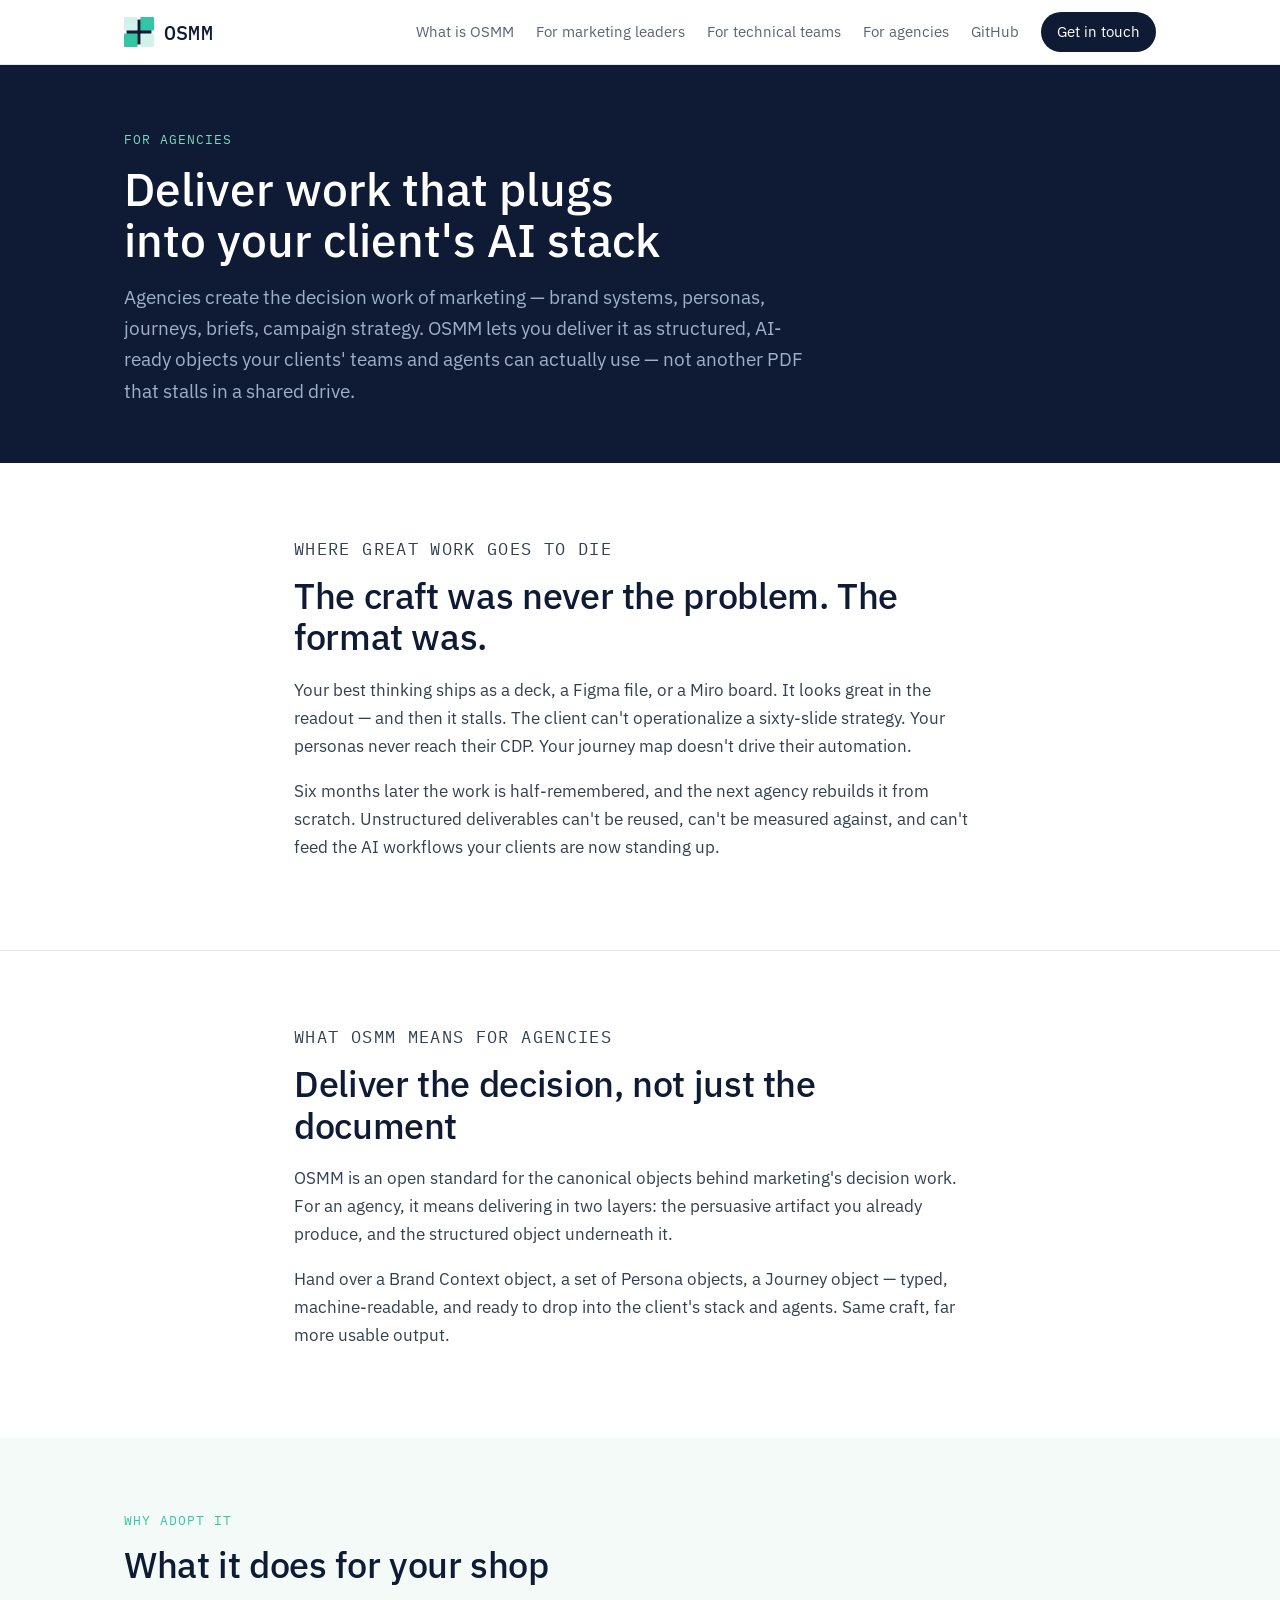
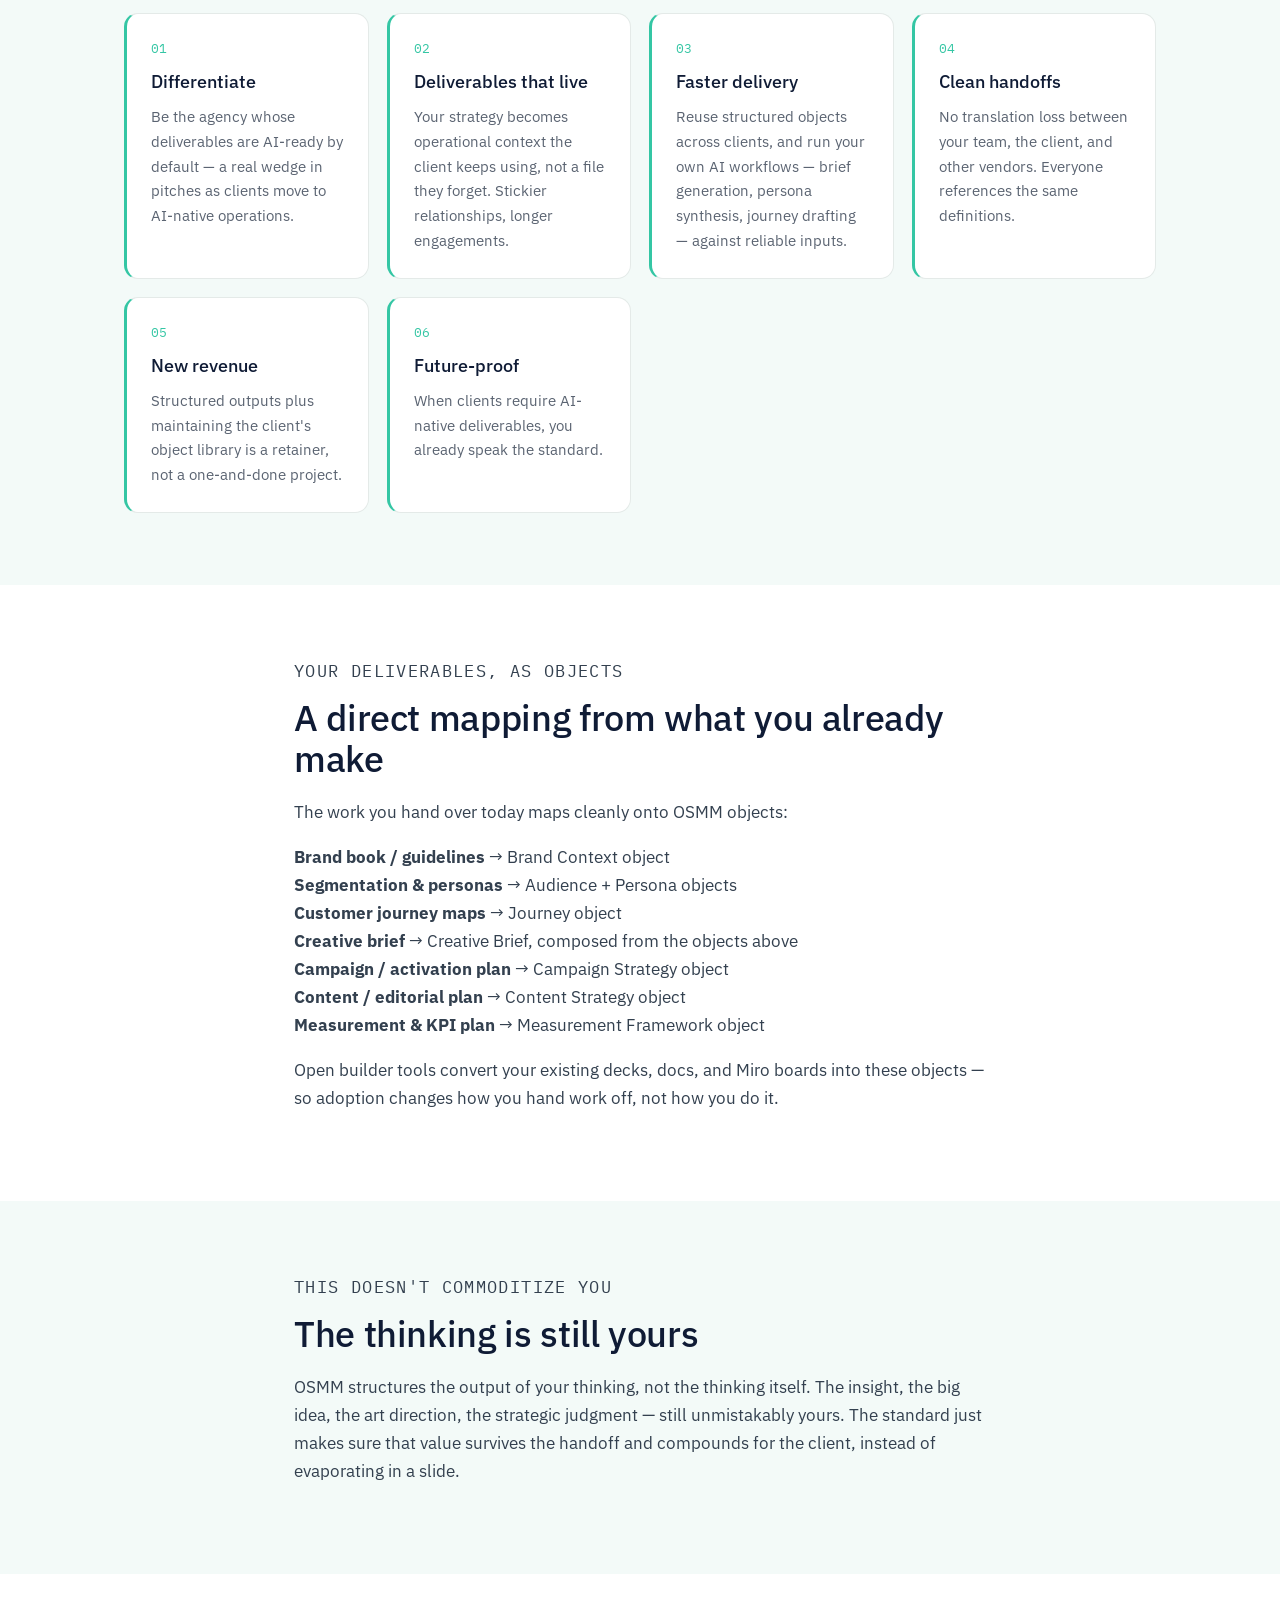
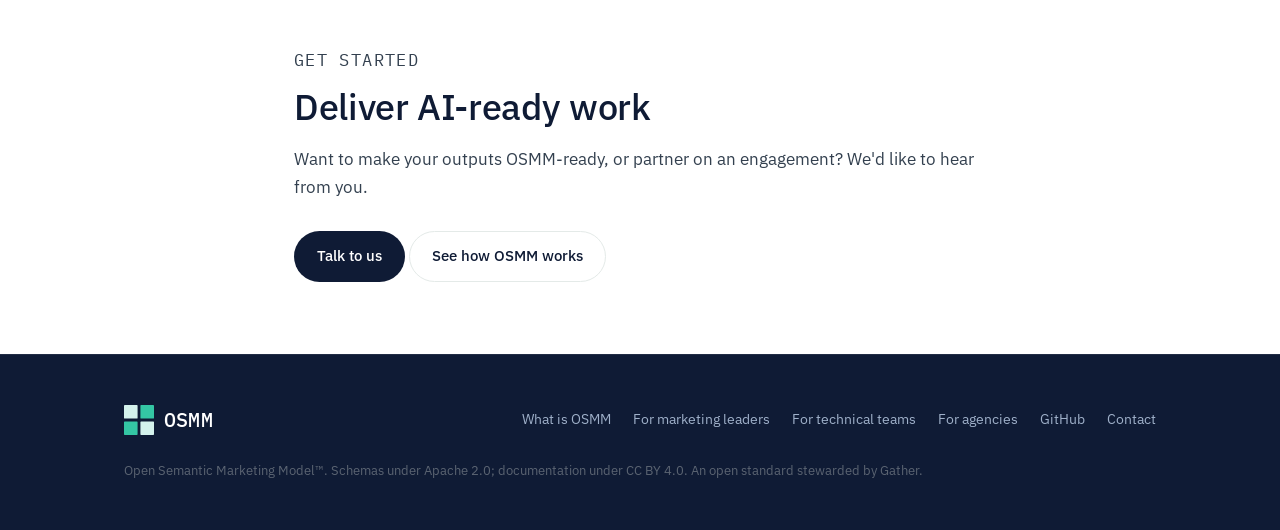
==== docs/for-agencies.html @ 1f6a8a94 "Add OSMM marketing site under docs/ (homepage + audience pages, Formspree wired)" ====
<!DOCTYPE html>
<html lang="en">
<head>
<meta charset="utf-8">
<meta name="viewport" content="width=device-width, initial-scale=1">
<title>OSMM for agencies — deliver AI-ready work</title>
<meta name="description" content="How design, branding, and journey agencies can adopt OSMM to deliver structured, AI-ready outputs their clients' teams and AI agents can actually use.">
<link rel="canonical" href="https://semantic-marketing.org/for-agencies.html">
<meta property="og:type" content="article">
<meta property="og:site_name" content="OSMM — Open Semantic Marketing Model">
<meta property="og:url" content="https://semantic-marketing.org/for-agencies.html">
<meta property="og:title" content="OSMM for agencies — deliver AI-ready work">
<meta property="og:description" content="Turn the brand systems, personas, and journeys you already produce into structured objects your clients' teams and AI agents can use.">
<meta name="twitter:card" content="summary_large_image">
<meta name="twitter:title" content="OSMM for agencies — deliver AI-ready work">
<meta name="twitter:description" content="Turn the brand systems, personas, and journeys you already produce into structured objects your clients' teams and AI agents can use.">
<link rel="icon" href="assets/osmm-favicon.svg" type="image/svg+xml">
<link rel="preconnect" href="https://fonts.googleapis.com">
<link rel="preconnect" href="https://fonts.gstatic.com" crossorigin>
<link href="https://fonts.googleapis.com/css2?family=IBM+Plex+Mono:wght@400;500&family=IBM+Plex+Sans:wght@400;500&display=swap" rel="stylesheet">
<link rel="stylesheet" href="styles.css">
</head>
<body>

<header class="site-header">
  <div class="container nav">
    <a class="brand" href="index.html"><img src="assets/osmm-mark.svg" alt="OSMM mark"><span class="wordmark">OSMM</span></a>
    <nav class="nav-links">
      <a href="index.html#what">What is OSMM</a>
      <a href="for-marketing-leaders.html">For marketing leaders</a>
      <a href="for-technical-teams.html">For technical teams</a>
      <a href="for-agencies.html">For agencies</a>
      <a href="https://github.com/Open-Semantic-Marketing-Model/osmm">GitHub</a>
      <a class="nav-cta" href="index.html#contact">Get in touch</a>
    </nav>
  </div>
</header>

<section class="page-hero">
  <div class="container">
    <p class="eyebrow">For agencies</p>
    <h1>Deliver work that plugs into your client's AI stack</h1>
    <p>Agencies create the decision work of marketing — brand systems, personas, journeys, briefs, campaign strategy. OSMM lets you deliver it as structured, AI-ready objects your clients' teams and agents can actually use — not another PDF that stalls in a shared drive.</p>
  </div>
</section>

<section>
  <div class="container prose">
    <p class="kicker">Where great work goes to die</p>
    <h2>The craft was never the problem. The format was.</h2>
    <p>Your best thinking ships as a deck, a Figma file, or a Miro board. It looks great in the readout — and then it stalls. The client can't operationalize a sixty-slide strategy. Your personas never reach their CDP. Your journey map doesn't drive their automation.</p>
    <p>Six months later the work is half-remembered, and the next agency rebuilds it from scratch. Unstructured deliverables can't be reused, can't be measured against, and can't feed the AI workflows your clients are now standing up.</p>
  </div>
</section>

<div class="divider"></div>

<section>
  <div class="container prose">
    <p class="kicker">What OSMM means for agencies</p>
    <h2>Deliver the decision, not just the document</h2>
    <p>OSMM is an open standard for the canonical objects behind marketing's decision work. For an agency, it means delivering in two layers: the persuasive artifact you already produce, and the structured object underneath it.</p>
    <p>Hand over a Brand Context object, a set of Persona objects, a Journey object — typed, machine-readable, and ready to drop into the client's stack and agents. Same craft, far more usable output.</p>
  </div>
</section>

<section class="section-tint">
  <div class="container">
    <p class="kicker">Why adopt it</p>
    <h2>What it does for your shop</h2>
    <div class="value-grid" style="margin-top:28px">
      <div class="value"><div class="num">01</div><h3>Differentiate</h3><p>Be the agency whose deliverables are AI-ready by default — a real wedge in pitches as clients move to AI-native operations.</p></div>
      <div class="value"><div class="num">02</div><h3>Deliverables that live</h3><p>Your strategy becomes operational context the client keeps using, not a file they forget. Stickier relationships, longer engagements.</p></div>
      <div class="value"><div class="num">03</div><h3>Faster delivery</h3><p>Reuse structured objects across clients, and run your own AI workflows — brief generation, persona synthesis, journey drafting — against reliable inputs.</p></div>
      <div class="value"><div class="num">04</div><h3>Clean handoffs</h3><p>No translation loss between your team, the client, and other vendors. Everyone references the same definitions.</p></div>
      <div class="value"><div class="num">05</div><h3>New revenue</h3><p>Structured outputs plus maintaining the client's object library is a retainer, not a one-and-done project.</p></div>
      <div class="value"><div class="num">06</div><h3>Future-proof</h3><p>When clients require AI-native deliverables, you already speak the standard.</p></div>
    </div>
  </div>
</section>

<section>
  <div class="container prose">
    <p class="kicker">Your deliverables, as objects</p>
    <h2>A direct mapping from what you already make</h2>
    <p>The work you hand over today maps cleanly onto OSMM objects:</p>
    <p><strong>Brand book / guidelines</strong> &rarr; Brand Context object<br>
    <strong>Segmentation &amp; personas</strong> &rarr; Audience + Persona objects<br>
    <strong>Customer journey maps</strong> &rarr; Journey object<br>
    <strong>Creative brief</strong> &rarr; Creative Brief, composed from the objects above<br>
    <strong>Campaign / activation plan</strong> &rarr; Campaign Strategy object<br>
    <strong>Content / editorial plan</strong> &rarr; Content Strategy object<br>
    <strong>Measurement &amp; KPI plan</strong> &rarr; Measurement Framework object</p>
    <p>Open builder tools convert your existing decks, docs, and Miro boards into these objects — so adoption changes how you hand work off, not how you do it.</p>
  </div>
</section>

<section class="section-tint">
  <div class="container prose">
    <p class="kicker">This doesn't commoditize you</p>
    <h2>The thinking is still yours</h2>
    <p>OSMM structures the output of your thinking, not the thinking itself. The insight, the big idea, the art direction, the strategic judgment — still unmistakably yours. The standard just makes sure that value survives the handoff and compounds for the client, instead of evaporating in a slide.</p>
  </div>
</section>

<section>
  <div class="container prose">
    <p class="kicker">Get started</p>
    <h2>Deliver AI-ready work</h2>
    <p>Want to make your outputs OSMM-ready, or partner on an engagement? We'd like to hear from you.</p>
    <div style="margin-top:30px">
      <a class="btn btn-dark" href="index.html#contact">Talk to us</a>
      <a class="btn btn-outline" href="index.html#how">See how OSMM works</a>
    </div>
  </div>
</section>

<footer class="site-footer">
  <div class="container">
    <div class="foot">
      <a class="brand" href="index.html"><img src="assets/osmm-mark.svg" alt="OSMM mark" width="28" height="28"><span class="wordmark">OSMM</span></a>
      <nav class="foot-links">
        <a href="index.html#what">What is OSMM</a>
        <a href="for-marketing-leaders.html">For marketing leaders</a>
        <a href="for-technical-teams.html">For technical teams</a>
        <a href="for-agencies.html">For agencies</a>
        <a href="https://github.com/Open-Semantic-Marketing-Model/osmm">GitHub</a>
        <a href="index.html#contact">Contact</a>
      </nav>
    </div>
    <p class="foot-legal">Open Semantic Marketing Model™. Schemas under Apache 2.0; documentation under CC BY 4.0. An open standard stewarded by Gather.</p>
  </div>
</footer>

</body>
</html>
---- docs/styles.css ----
/* OSMM — Open Semantic Marketing Model
   Brand: Mint & Navy, IBM Plex. Static site for GitHub Pages. */

:root{
  --navy:#0f1b35;
  --mint-deep:#34c6a4;
  --mint-light:#d4f2ec;
  --mint-mid:#79d4c0;
  --desc-gray:#5b6472;
  --desc-light:#9fb0c9;
  --tint:#f3faf8;
  --line:#e4eae8;
  --white:#ffffff;
  --maxw:1080px;
  --radius:14px;
}

*{box-sizing:border-box}
html{scroll-behavior:smooth}
body{
  margin:0;
  font-family:"IBM Plex Sans",system-ui,-apple-system,Segoe UI,Roboto,sans-serif;
  color:var(--navy);
  background:var(--white);
  line-height:1.65;
  -webkit-font-smoothing:antialiased;
}
a{color:inherit}
img,svg{display:block}
.container{max-width:var(--maxw);margin:0 auto;padding:0 24px}
.mono{font-family:"IBM Plex Mono",ui-monospace,SFMono-Regular,Menlo,monospace}

/* ---------- header ---------- */
.site-header{
  position:sticky;top:0;z-index:50;
  background:rgba(255,255,255,.9);
  backdrop-filter:saturate(180%) blur(10px);
  border-bottom:1px solid var(--line);
}
.nav{display:flex;align-items:center;gap:18px;height:64px}
.brand{display:flex;align-items:center;gap:10px;text-decoration:none;font-weight:500}
.brand img{width:30px;height:30px}
.brand .wordmark{font-family:"IBM Plex Mono",monospace;font-weight:500;font-size:20px;letter-spacing:.01em;color:var(--navy)}
.nav-links{display:flex;gap:22px;margin-left:auto;align-items:center}
.nav-links a{font-size:14.5px;text-decoration:none;color:var(--desc-gray);transition:color .15s}
.nav-links a:hover{color:var(--navy)}
.nav-cta{padding:8px 16px;border-radius:999px;background:var(--navy);color:#fff !important;font-size:14px}
.nav-cta:hover{background:#1b2c4f}
.nav-toggle{display:none}

/* ---------- buttons ---------- */
.btn{display:inline-block;padding:12px 22px;border-radius:999px;text-decoration:none;font-size:15px;font-weight:500;transition:all .15s;border:1.5px solid transparent;cursor:pointer}
.btn-primary{background:var(--mint-deep);color:var(--navy)}
.btn-primary:hover{background:#2bb393}
.btn-ghost{border-color:rgba(255,255,255,.35);color:#fff}
.btn-ghost:hover{border-color:#fff;background:rgba(255,255,255,.08)}
.btn-dark{background:var(--navy);color:#fff}
.btn-dark:hover{background:#1b2c4f}
.btn-outline{border-color:var(--line);color:var(--navy);background:#fff}
.btn-outline:hover{border-color:var(--mint-deep)}

/* ---------- hero ---------- */
.hero{background:var(--navy);color:#fff;padding:84px 0 76px;position:relative;overflow:hidden}
.hero .eyebrow{font-family:"IBM Plex Mono",monospace;color:var(--mint-mid);font-size:14px;letter-spacing:.08em;text-transform:uppercase;margin:0 0 18px}
.hero h1{font-size:clamp(34px,5vw,56px);line-height:1.08;font-weight:500;margin:0 0 20px;letter-spacing:-.01em;max-width:16ch}
.hero p.lead{font-size:clamp(17px,2.2vw,20px);color:var(--desc-light);max-width:62ch;margin:0 0 32px}
.hero-actions{display:flex;gap:14px;flex-wrap:wrap}
.badges{display:flex;flex-wrap:wrap;gap:10px;margin-top:46px}
.badge{font-family:"IBM Plex Mono",monospace;font-size:12.5px;color:var(--mint-light);border:1px solid rgba(121,212,192,.35);border-radius:999px;padding:6px 14px}

/* ---------- sections ---------- */
section{padding:72px 0}
.section-tint{background:var(--tint)}
.section-navy{background:var(--navy);color:#fff}
.kicker{font-family:"IBM Plex Mono",monospace;font-size:13px;letter-spacing:.08em;text-transform:uppercase;color:var(--mint-deep);margin:0 0 12px}
h2{font-size:clamp(26px,3.4vw,36px);font-weight:500;line-height:1.15;margin:0 0 18px;letter-spacing:-.01em}
.section-navy .kicker{color:var(--mint-mid)}
.lead-text{font-size:18.5px;color:var(--desc-gray);max-width:70ch}
.section-navy .lead-text{color:var(--desc-light)}

/* ---------- definition ---------- */
.define p{font-size:clamp(20px,2.6vw,26px);line-height:1.5;max-width:30ch;font-weight:400}
.define .grid{display:grid;grid-template-columns:1fr 1.3fr;gap:40px;align-items:start}
.define .body{font-size:18px;color:var(--desc-gray)}
.define .body strong{color:var(--navy);font-weight:500}

/* ---------- challenge / solution ---------- */
.cs-grid{display:grid;grid-template-columns:1fr 1fr;gap:24px;margin-top:36px}
.cs-card{border-radius:var(--radius);padding:28px;border:1px solid var(--line);background:#fff}
.cs-card.problem{background:#fff}
.cs-card.solution{background:var(--navy);color:#fff;border-color:var(--navy)}
.cs-card h3{display:flex;align-items:center;gap:10px;font-size:18px;font-weight:500;margin:0 0 18px}
.cs-card ul{list-style:none;margin:0;padding:0}
.cs-card li{display:flex;gap:12px;padding:9px 0;font-size:15.5px;border-top:1px solid var(--line)}
.cs-card.solution li{border-top-color:rgba(255,255,255,.12);color:var(--desc-light)}
.cs-card li:first-child{border-top:none}
.ico{flex:0 0 auto;width:22px;height:22px;border-radius:50%;display:flex;align-items:center;justify-content:center;font-size:13px;font-weight:600;margin-top:1px}
.ico-x{background:#fbe7e1;color:#b0432a}
.ico-c{background:var(--mint-deep);color:var(--navy)}

/* ---------- how it works ---------- */
.cat-grid{display:grid;grid-template-columns:repeat(auto-fit,minmax(180px,1fr));gap:18px;margin-top:14px}
.cat{background:#fff;border:1px solid var(--line);border-radius:var(--radius);padding:22px;border-top:3px solid var(--mint-deep)}
.cat .n{font-family:"IBM Plex Mono",monospace;font-size:12px;color:var(--mint-deep)}
.cat h3{font-size:17px;font-weight:500;margin:6px 0 8px}
.cat p{font-size:14.5px;color:var(--desc-gray);margin:0}
.lineage{margin-top:36px;background:#fff;border:1px solid var(--line);border-radius:var(--radius);padding:24px}
.lineage .label{font-family:"IBM Plex Mono",monospace;font-size:12px;color:var(--desc-gray);text-transform:uppercase;letter-spacing:.06em;margin-bottom:14px}
.chain{display:flex;flex-wrap:wrap;align-items:center;gap:8px}
.node{font-family:"IBM Plex Mono",monospace;font-size:13.5px;background:var(--mint-light);color:var(--navy);padding:7px 12px;border-radius:8px}
.arrow{color:var(--mint-deep);font-size:15px}
.loop{margin-top:14px;font-size:13.5px;color:var(--desc-gray)}
.loop .mono{color:var(--mint-deep)}

/* ---------- code ---------- */
pre{background:var(--navy);color:#e8eef6;border-radius:var(--radius);padding:22px;overflow:auto;font-family:"IBM Plex Mono",monospace;font-size:13.5px;line-height:1.6;margin:24px 0 0}
pre .k{color:var(--mint-mid)}
pre .s{color:#9fd9c8}
code.inline{font-family:"IBM Plex Mono",monospace;background:var(--mint-light);color:var(--navy);padding:2px 7px;border-radius:6px;font-size:.9em}

/* ---------- audience callouts ---------- */
.aud-grid{display:grid;grid-template-columns:repeat(auto-fit,minmax(240px,1fr));gap:24px;margin-top:8px}
.aud{display:block;text-decoration:none;border:1px solid var(--line);border-radius:var(--radius);padding:32px;background:#fff;transition:all .18s}
.aud:hover{border-color:var(--mint-deep);transform:translateY(-2px)}
.aud .pill{display:inline-flex;align-items:center;gap:8px;font-family:"IBM Plex Mono",monospace;font-size:12px;color:var(--mint-deep);text-transform:uppercase;letter-spacing:.06em}
.aud h3{font-size:22px;font-weight:500;margin:14px 0 10px}
.aud p{color:var(--desc-gray);font-size:15.5px;margin:0 0 18px}
.aud .go{font-weight:500;color:var(--navy)}
.aud:hover .go{color:var(--mint-deep)}

/* ---------- get involved ---------- */
.involve-grid{display:grid;grid-template-columns:repeat(auto-fit,minmax(220px,1fr));gap:18px;margin-top:30px}
.inv{background:rgba(255,255,255,.05);border:1px solid rgba(255,255,255,.14);border-radius:var(--radius);padding:24px;text-decoration:none;color:#fff;transition:all .15s}
.inv:hover{background:rgba(255,255,255,.1);border-color:var(--mint-mid)}
.inv h3{font-size:17px;font-weight:500;margin:10px 0 6px}
.inv p{font-size:14px;color:var(--desc-light);margin:0}
.inv .ti{color:var(--mint-mid);font-size:22px}

/* ---------- contact ---------- */
.contact-wrap{display:grid;grid-template-columns:1fr 1fr;gap:48px;align-items:start}
form.contact{display:grid;gap:14px}
.field{display:grid;gap:6px}
.field label{font-size:13.5px;color:var(--desc-gray);font-weight:500}
.field input,.field select,.field textarea{
  font-family:inherit;font-size:15px;padding:12px 14px;border:1px solid var(--line);
  border-radius:10px;background:#fff;color:var(--navy);width:100%}
.field textarea{min-height:120px;resize:vertical}
.field input:focus,.field select:focus,.field textarea:focus{outline:none;border-color:var(--mint-deep);box-shadow:0 0 0 3px rgba(52,198,164,.18)}
.row2{display:grid;grid-template-columns:1fr 1fr;gap:14px}

/* ---------- footer ---------- */
.site-footer{background:var(--navy);color:var(--desc-light);padding:48px 0 36px;border-top:1px solid rgba(255,255,255,.08)}
.foot{display:flex;flex-wrap:wrap;gap:24px;align-items:center;justify-content:space-between}
.foot .brand .wordmark{color:#fff}
.foot-links{display:flex;gap:22px;flex-wrap:wrap}
.foot-links a{color:var(--desc-light);text-decoration:none;font-size:14px}
.foot-links a:hover{color:#fff}
.foot-legal{margin-top:24px;font-size:13px;color:var(--desc-gray)}

/* ---------- subpage ---------- */
.page-hero{background:var(--navy);color:#fff;padding:64px 0 56px}
.page-hero .eyebrow{font-family:"IBM Plex Mono",monospace;color:var(--mint-mid);font-size:13px;letter-spacing:.08em;text-transform:uppercase;margin:0 0 14px}
.page-hero h1{font-size:clamp(30px,4.4vw,46px);font-weight:500;margin:0 0 16px;max-width:20ch;line-height:1.1}
.page-hero p{color:var(--desc-light);font-size:19px;max-width:64ch;margin:0}
.prose{max-width:74ch}
.prose h2{margin-top:8px}
.prose p{font-size:17px;color:#33404f}
.prose .kicker{margin-top:0}
.value-grid{display:grid;grid-template-columns:repeat(auto-fit,minmax(240px,1fr));gap:18px}
.value{background:#fff;border:1px solid var(--line);border-radius:var(--radius);padding:24px;border-left:3px solid var(--mint-deep)}
.value .num{font-family:"IBM Plex Mono",monospace;color:var(--mint-deep);font-size:13px}
.value h3{font-size:18px;font-weight:500;margin:8px 0 8px}
.value p{font-size:15px;color:var(--desc-gray);margin:0}
.divider{height:1px;background:var(--line);margin:0}

/* ---------- responsive ---------- */
@media(max-width:820px){
  .nav-links{display:none}
  .define .grid,.cs-grid,.aud-grid,.contact-wrap{grid-template-columns:1fr}
  section{padding:54px 0}
  .row2{grid-template-columns:1fr}
}
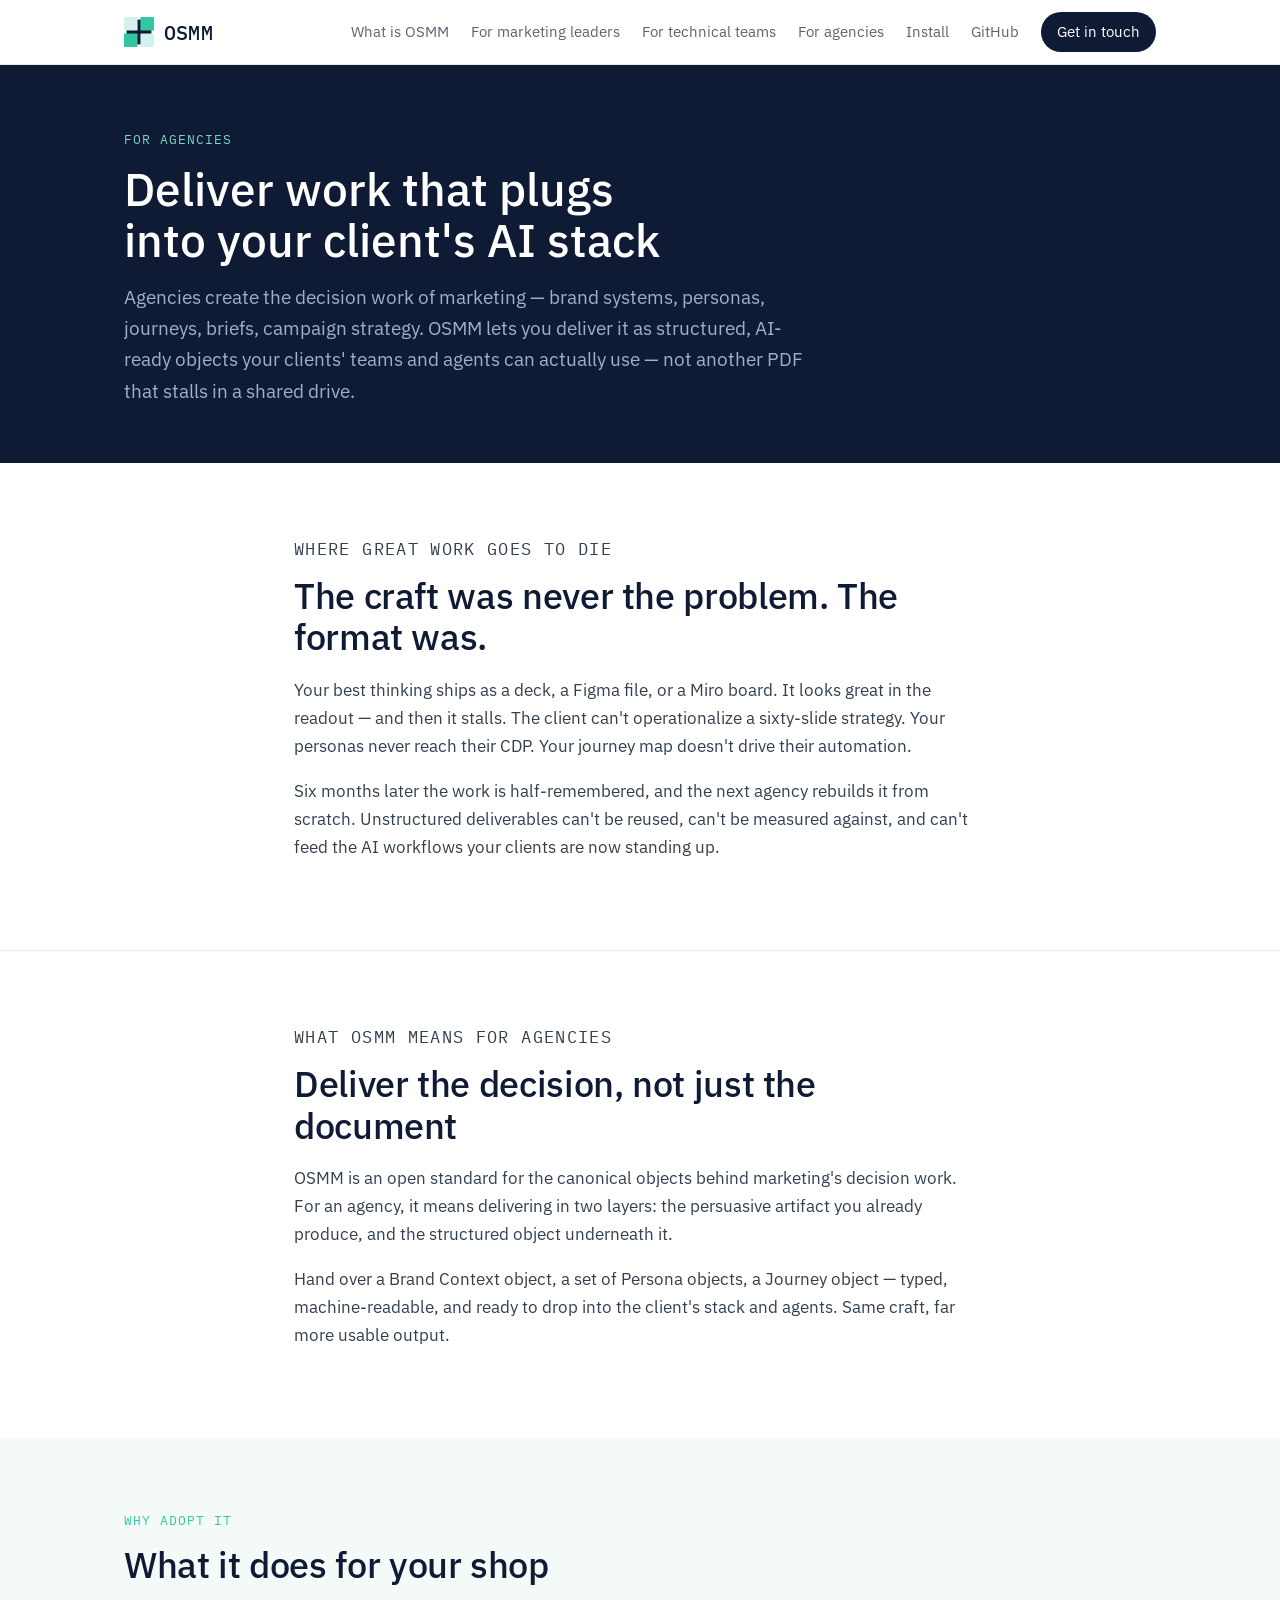
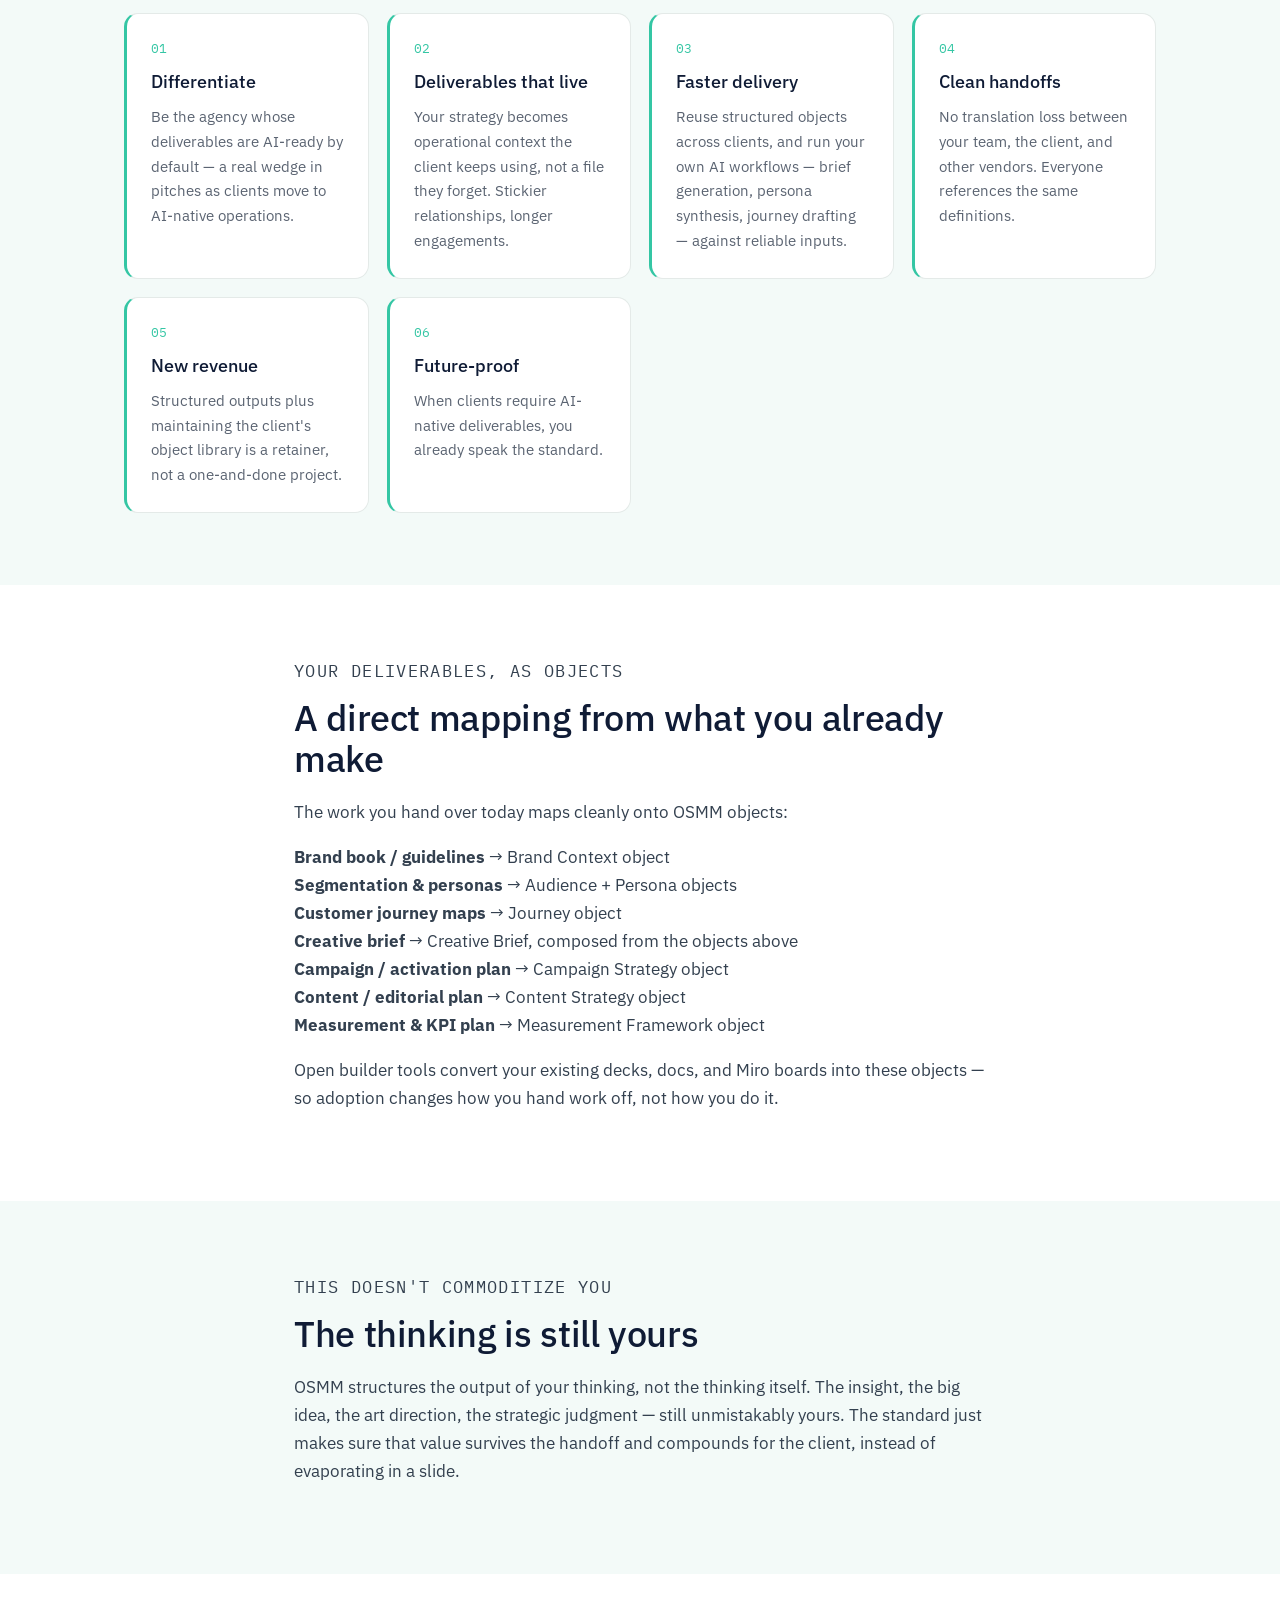
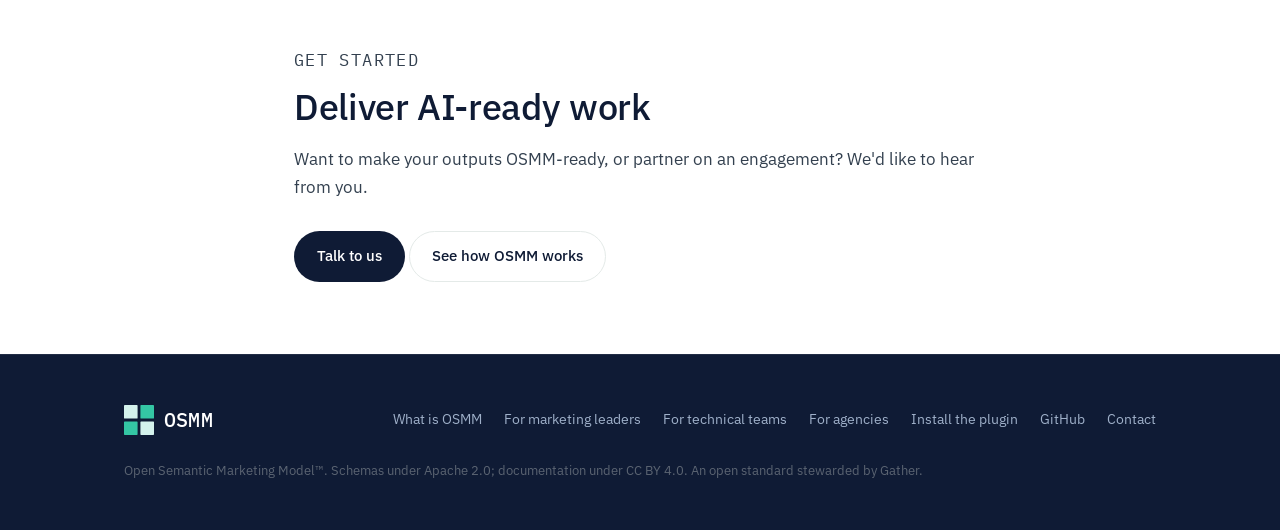
==== commit b6f0d471: "Site: mobile nav fix, lead with machine-readable examples, add plugin section + install page - Fix m" ====
--- a/docs/for-agencies.html
+++ b/docs/for-agencies.html
@@ -25,11 +25,14 @@
 <header class="site-header">
   <div class="container nav">
     <a class="brand" href="index.html"><img src="assets/osmm-mark.svg" alt="OSMM mark"><span class="wordmark">OSMM</span></a>
+    <input class="nav-toggle-cb" type="checkbox" id="nav-toggle">
+    <label class="nav-toggle" for="nav-toggle" aria-label="Toggle navigation menu"><span class="bars"></span></label>
     <nav class="nav-links">
       <a href="index.html#what">What is OSMM</a>
       <a href="for-marketing-leaders.html">For marketing leaders</a>
       <a href="for-technical-teams.html">For technical teams</a>
       <a href="for-agencies.html">For agencies</a>
+      <a href="plugins.html">Install</a>
       <a href="https://github.com/Open-Semantic-Marketing-Model/osmm">GitHub</a>
       <a class="nav-cta" href="index.html#contact">Get in touch</a>
     </nav>
@@ -124,6 +127,7 @@
         <a href="for-marketing-leaders.html">For marketing leaders</a>
         <a href="for-technical-teams.html">For technical teams</a>
         <a href="for-agencies.html">For agencies</a>
+        <a href="plugins.html">Install the plugin</a>
         <a href="https://github.com/Open-Semantic-Marketing-Model/osmm">GitHub</a>
         <a href="index.html#contact">Contact</a>
       </nav>
--- a/docs/styles.css
+++ b/docs/styles.css
@@ -41,12 +41,28 @@
 .brand{display:flex;align-items:center;gap:10px;text-decoration:none;font-weight:500}
 .brand img{width:30px;height:30px}
 .brand .wordmark{font-family:"IBM Plex Mono",monospace;font-weight:500;font-size:20px;letter-spacing:.01em;color:var(--navy)}
+.brand .brand-lockup{width:auto;height:40px}
 .nav-links{display:flex;gap:22px;margin-left:auto;align-items:center}
 .nav-links a{font-size:14.5px;text-decoration:none;color:var(--desc-gray);transition:color .15s}
 .nav-links a:hover{color:var(--navy)}
 .nav-cta{padding:8px 16px;border-radius:999px;background:var(--navy);color:#fff !important;font-size:14px}
 .nav-cta:hover{background:#1b2c4f}
-.nav-toggle{display:none}
+
+/* mobile nav toggle (CSS-only hamburger) */
+.nav-toggle-cb{position:absolute;opacity:0;pointer-events:none;width:0;height:0}
+.nav-toggle{display:none;margin-left:auto;align-items:center;justify-content:center;
+  width:42px;height:42px;border-radius:10px;cursor:pointer;color:var(--navy);
+  -webkit-tap-highlight-color:transparent}
+.nav-toggle:hover{background:var(--tint)}
+.nav-toggle .bars,.nav-toggle .bars::before,.nav-toggle .bars::after{
+  content:"";display:block;width:22px;height:2px;background:currentColor;border-radius:2px;
+  transition:transform .2s ease,opacity .2s ease}
+.nav-toggle .bars{position:relative}
+.nav-toggle .bars::before{position:absolute;top:-7px}
+.nav-toggle .bars::after{position:absolute;top:7px}
+.nav-toggle-cb:checked ~ .nav-toggle .bars{background:transparent}
+.nav-toggle-cb:checked ~ .nav-toggle .bars::before{transform:translateY(7px) rotate(45deg)}
+.nav-toggle-cb:checked ~ .nav-toggle .bars::after{transform:translateY(-7px) rotate(-45deg)}
 
 /* ---------- buttons ---------- */
 .btn{display:inline-block;padding:12px 22px;border-radius:999px;text-decoration:none;font-size:15px;font-weight:500;transition:all .15s;border:1.5px solid transparent;cursor:pointer}
@@ -173,10 +189,51 @@
 .value p{font-size:15px;color:var(--desc-gray);margin:0}
 .divider{height:1px;background:var(--line);margin:0}
 
+/* ---------- decisions -> objects ---------- */
+.xform-grid{display:grid;grid-template-columns:1fr 1fr;gap:24px;margin-top:34px}
+.xform{border:1px solid var(--line);border-radius:var(--radius);background:#fff;overflow:hidden;display:flex;flex-direction:column}
+.xform-head{padding:22px 24px 18px;border-bottom:1px solid var(--line)}
+.xform-head .dec{font-size:19px;font-weight:500;margin:0 0 12px;color:var(--navy)}
+.xform-today{display:flex;align-items:center;gap:10px;font-size:14px;color:var(--desc-gray)}
+.xform-today .tag{font-family:"IBM Plex Mono",monospace;font-size:11px;letter-spacing:.06em;text-transform:uppercase;color:#b0432a;background:#fbe7e1;border-radius:999px;padding:3px 10px;flex:0 0 auto}
+.xform-arrow{font-family:"IBM Plex Mono",monospace;font-size:12px;color:var(--mint-deep);text-transform:uppercase;letter-spacing:.06em;padding:12px 24px 0}
+.xform pre{margin:8px 24px 24px;padding:18px;font-size:12.5px;line-height:1.55;border-radius:10px}
+.xform-note{margin-top:26px;font-size:15px;color:var(--desc-gray);max-width:72ch}
+.xform-note .mono{color:var(--mint-deep)}
+
+/* ---------- plugins ---------- */
+.plugin-wrap{display:grid;grid-template-columns:1.1fr .9fr;gap:40px;align-items:start;margin-top:12px}
+.plugin-steps{list-style:none;margin:22px 0 0;padding:0;counter-reset:pstep}
+.plugin-steps li{position:relative;padding:0 0 18px 44px;counter-increment:pstep;font-size:15.5px;color:var(--desc-light)}
+.plugin-steps li::before{content:counter(pstep);position:absolute;left:0;top:-2px;width:30px;height:30px;border-radius:50%;background:var(--mint-deep);color:var(--navy);font-family:"IBM Plex Mono",monospace;font-size:14px;font-weight:600;display:flex;align-items:center;justify-content:center}
+.plugin-steps li strong{color:#fff;font-weight:500}
+.plugin-steps .mono{font-family:"IBM Plex Mono",monospace;color:var(--mint-light)}
+.plugin-card{background:rgba(255,255,255,.05);border:1px solid rgba(255,255,255,.14);border-radius:var(--radius);padding:24px}
+.plugin-card h3{font-size:16px;font-weight:500;margin:0 0 14px;color:#fff}
+.plugin-cats{display:grid;gap:10px}
+.plugin-cat{display:flex;align-items:baseline;gap:10px;font-size:14px;color:var(--desc-light);padding:9px 0;border-top:1px solid rgba(255,255,255,.10)}
+.plugin-cat:first-child{border-top:none}
+.plugin-cat .c{font-family:"IBM Plex Mono",monospace;color:var(--mint-mid);font-size:12.5px;flex:0 0 96px}
+.plugin-cta{display:flex;gap:14px;flex-wrap:wrap;margin-top:30px}
+
 /* ---------- responsive ---------- */
-@media(max-width:820px){
-  .nav-links{display:none}
-  .define .grid,.cs-grid,.aud-grid,.contact-wrap{grid-template-columns:1fr}
+@media(max-width:900px){
+  .nav-toggle{display:flex}
+  .nav-links{
+    display:none;
+    position:absolute;top:100%;left:0;right:0;
+    flex-direction:column;align-items:stretch;gap:0;
+    margin-left:0;
+    background:#fff;border-bottom:1px solid var(--line);
+    padding:8px 0;
+    box-shadow:0 14px 30px rgba(15,27,53,.10);
+  }
+  .nav-toggle-cb:checked ~ .nav-links{display:flex}
+  .nav-links a{padding:13px 24px;font-size:16px;border-top:1px solid var(--line)}
+  .nav-links a:first-child{border-top:none}
+  .nav-links .nav-cta{margin:10px 24px 6px;text-align:center;border-top:none}
+  .define .grid,.cs-grid,.aud-grid,.contact-wrap,.plugin-wrap{grid-template-columns:1fr}
   section{padding:54px 0}
   .row2{grid-template-columns:1fr}
-}
+  .xform-grid{grid-template-columns:1fr}
+}
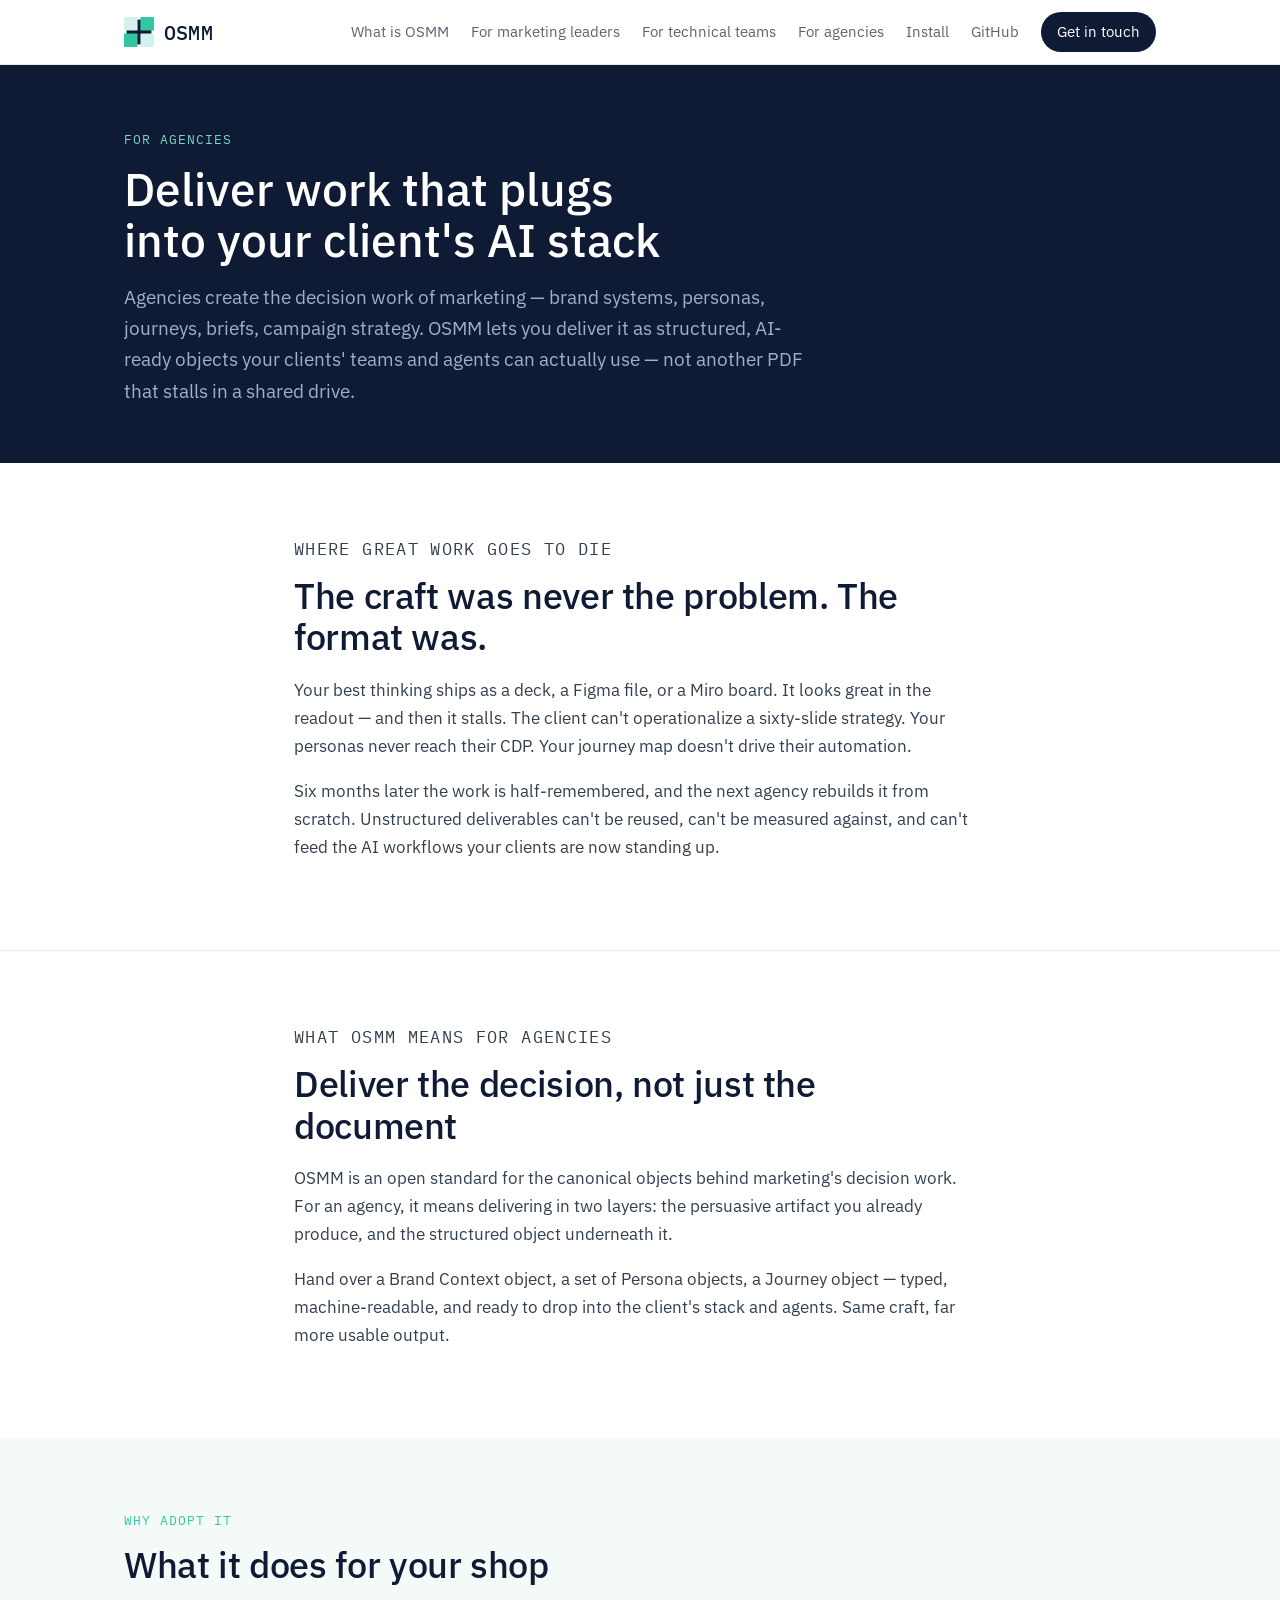
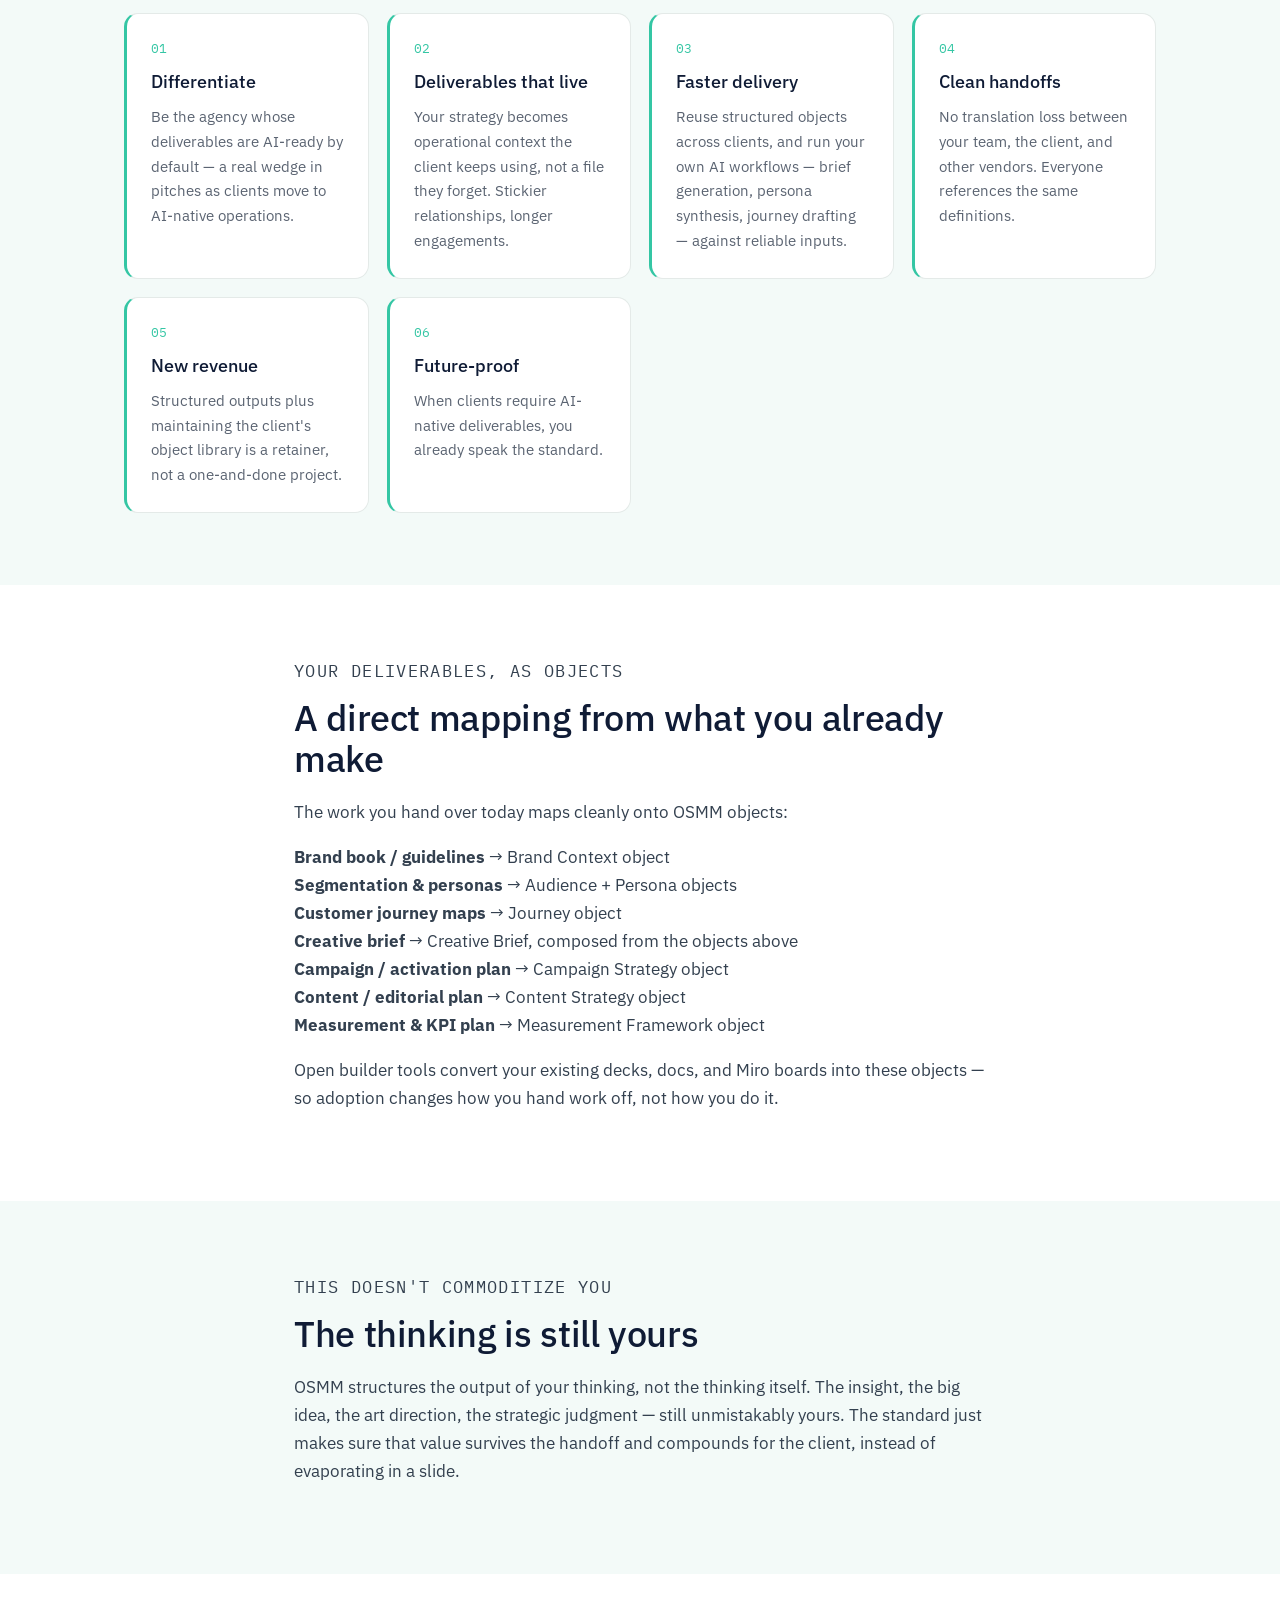
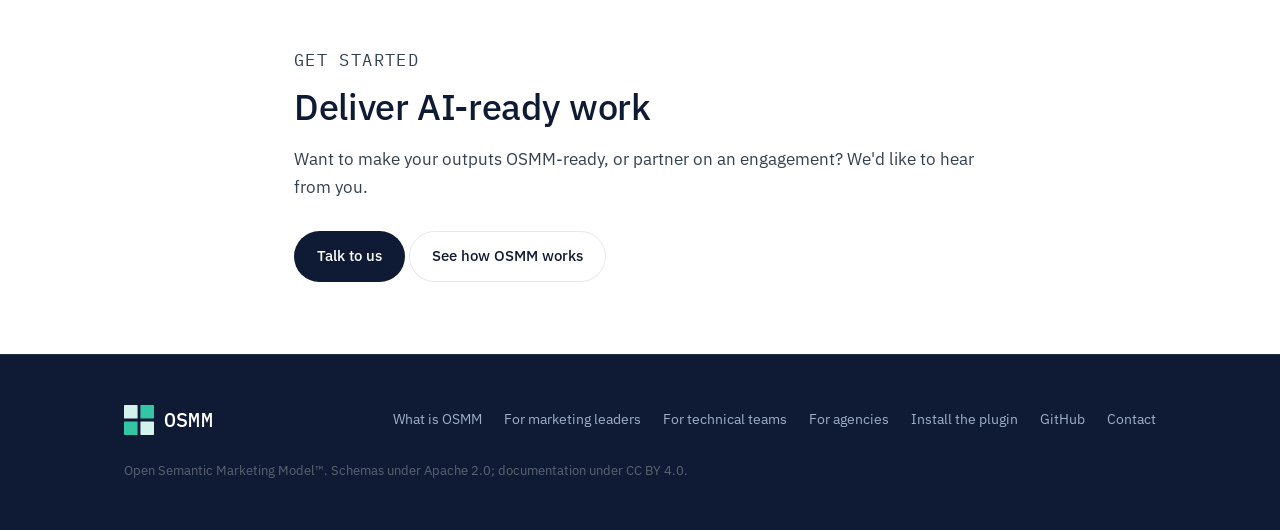
==== commit 02aa41d1: "Footer: remove 'stewarded by Gather' attribution across all pages" ====
--- a/docs/for-agencies.html
+++ b/docs/for-agencies.html
@@ -132,7 +132,7 @@
         <a href="index.html#contact">Contact</a>
       </nav>
     </div>
-    <p class="foot-legal">Open Semantic Marketing Model™. Schemas under Apache 2.0; documentation under CC BY 4.0. An open standard stewarded by Gather.</p>
+    <p class="foot-legal">Open Semantic Marketing Model™. Schemas under Apache 2.0; documentation under CC BY 4.0.</p>
   </div>
 </footer>
 
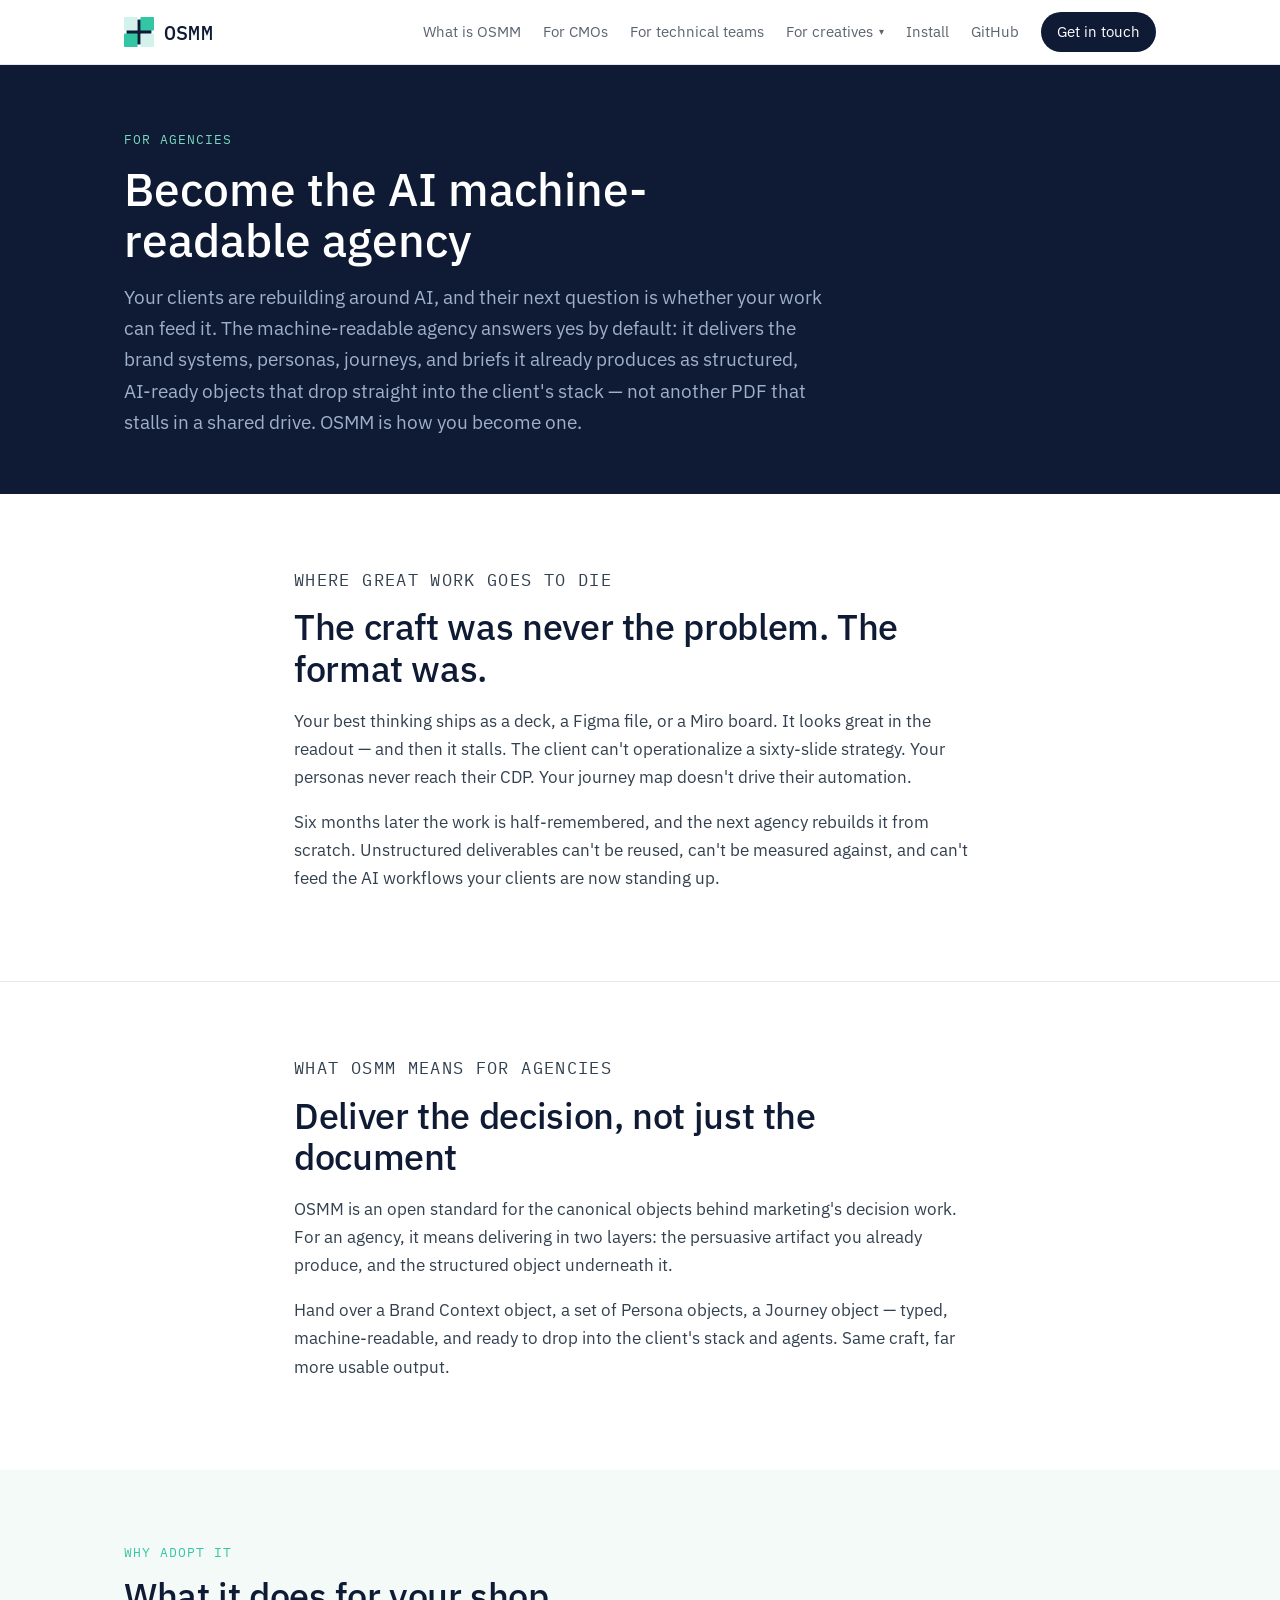
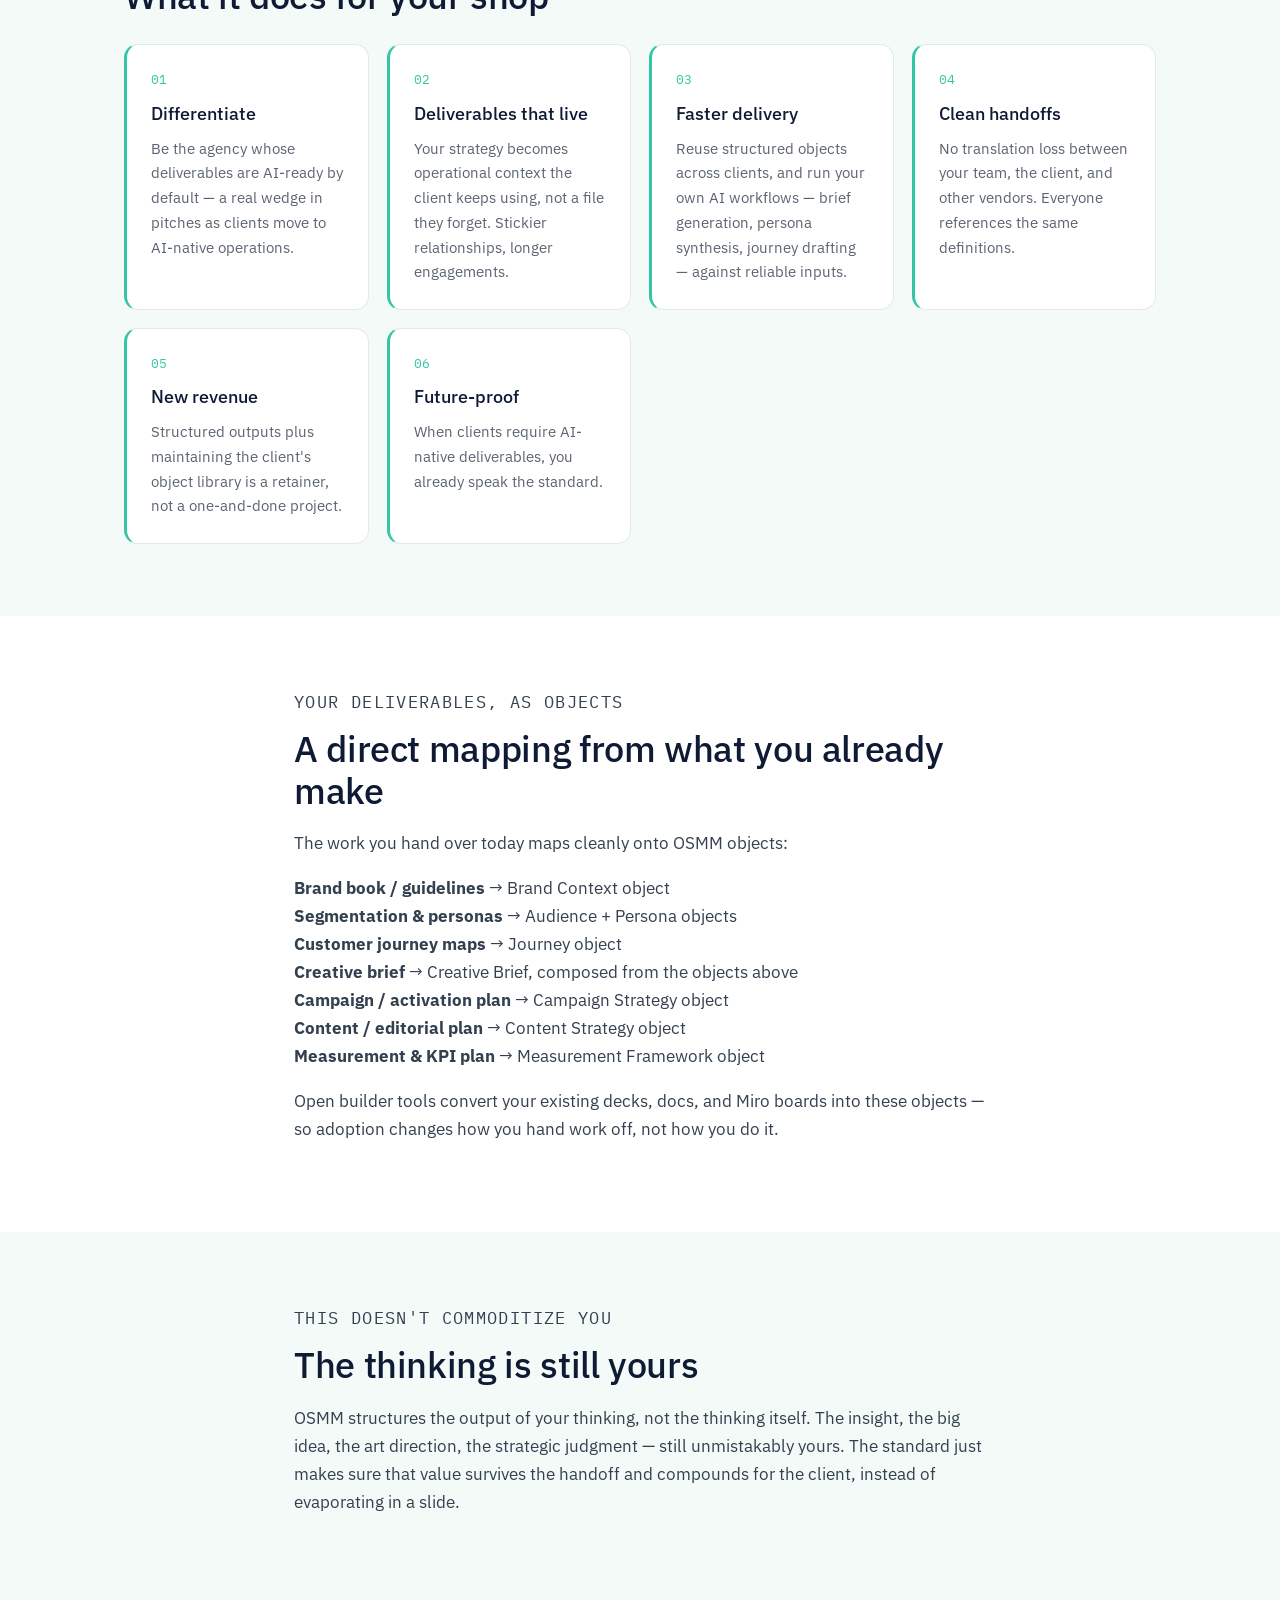
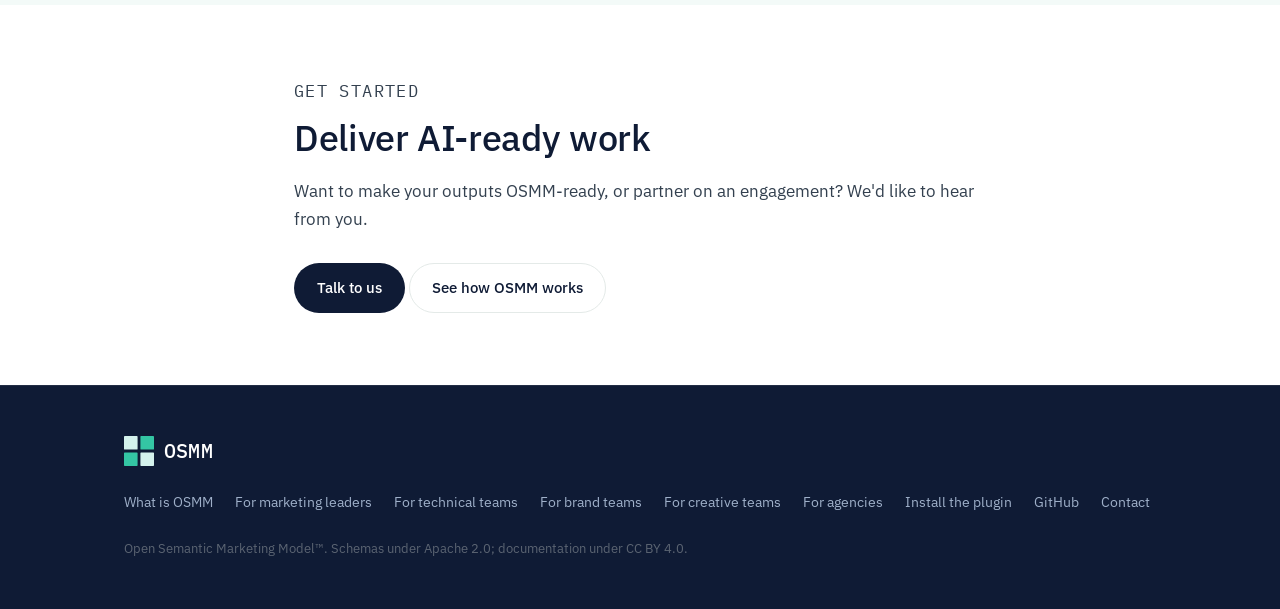
==== commit ac70ef5f: "Nav + audiences: nested 'For creatives' dropdown; add brand/creative team pages; reframe agencies as" ====
--- a/docs/for-agencies.html
+++ b/docs/for-agencies.html
@@ -29,9 +29,17 @@
     <label class="nav-toggle" for="nav-toggle" aria-label="Toggle navigation menu"><span class="bars"></span></label>
     <nav class="nav-links">
       <a href="index.html#what">What is OSMM</a>
-      <a href="for-marketing-leaders.html">For marketing leaders</a>
+      <a href="for-marketing-leaders.html">For CMOs</a>
       <a href="for-technical-teams.html">For technical teams</a>
-      <a href="for-agencies.html">For agencies</a>
+      <div class="nav-item has-dropdown">
+        <input type="checkbox" id="dd-creatives" class="dd-cb">
+        <label class="dd-toggle" for="dd-creatives">For creatives <span class="dd-caret" aria-hidden="true">&#9662;</span></label>
+        <div class="dropdown">
+          <a href="for-brand-teams.html">For brand teams</a>
+          <a href="for-creative-teams.html">For creative teams</a>
+          <a href="for-agencies.html">For agencies</a>
+        </div>
+      </div>
       <a href="plugins.html">Install</a>
       <a href="https://github.com/Open-Semantic-Marketing-Model/osmm">GitHub</a>
       <a class="nav-cta" href="index.html#contact">Get in touch</a>
@@ -42,8 +50,8 @@
 <section class="page-hero">
   <div class="container">
     <p class="eyebrow">For agencies</p>
-    <h1>Deliver work that plugs into your client's AI stack</h1>
-    <p>Agencies create the decision work of marketing — brand systems, personas, journeys, briefs, campaign strategy. OSMM lets you deliver it as structured, AI-ready objects your clients' teams and agents can actually use — not another PDF that stalls in a shared drive.</p>
+    <h1>Become the AI machine-readable agency</h1>
+    <p>Your clients are rebuilding around AI, and their next question is whether your work can feed it. The machine-readable agency answers yes by default: it delivers the brand systems, personas, journeys, and briefs it already produces as structured, AI-ready objects that drop straight into the client's stack — not another PDF that stalls in a shared drive. OSMM is how you become one.</p>
   </div>
 </section>
 
@@ -126,6 +134,8 @@
         <a href="index.html#what">What is OSMM</a>
         <a href="for-marketing-leaders.html">For marketing leaders</a>
         <a href="for-technical-teams.html">For technical teams</a>
+        <a href="for-brand-teams.html">For brand teams</a>
+        <a href="for-creative-teams.html">For creative teams</a>
         <a href="for-agencies.html">For agencies</a>
         <a href="plugins.html">Install the plugin</a>
         <a href="https://github.com/Open-Semantic-Marketing-Model/osmm">GitHub</a>
--- a/docs/styles.css
+++ b/docs/styles.css
@@ -63,6 +63,27 @@
 .nav-toggle-cb:checked ~ .nav-toggle .bars{background:transparent}
 .nav-toggle-cb:checked ~ .nav-toggle .bars::before{transform:translateY(7px) rotate(45deg)}
 .nav-toggle-cb:checked ~ .nav-toggle .bars::after{transform:translateY(-7px) rotate(-45deg)}
+
+/* nav dropdown */
+.nav-item.has-dropdown{position:relative;align-self:stretch;display:flex;align-items:center}
+.dd-cb{position:absolute;opacity:0;width:0;height:0;pointer-events:none}
+.dd-toggle{font-size:14.5px;color:var(--desc-gray);cursor:pointer;display:inline-flex;align-items:center;gap:6px;transition:color .15s;user-select:none;white-space:nowrap}
+.dd-toggle:hover{color:var(--navy)}
+.dd-caret{font-size:10px;line-height:1;transition:transform .18s}
+.nav-item.has-dropdown:hover .dd-caret,
+.dd-cb:checked ~ .dd-toggle .dd-caret{transform:rotate(180deg)}
+.dropdown{
+  position:absolute;top:100%;left:0;margin-top:6px;z-index:60;
+  display:none;flex-direction:column;gap:2px;min-width:212px;
+  background:#fff;border:1px solid var(--line);border-radius:12px;
+  padding:8px;box-shadow:0 14px 30px rgba(15,27,53,.12);
+}
+.nav-item.has-dropdown::after{content:"";position:absolute;top:100%;left:0;right:0;height:8px}
+.nav-item.has-dropdown:hover .dropdown,
+.nav-item.has-dropdown:focus-within .dropdown,
+.dd-cb:checked ~ .dropdown{display:flex}
+.dropdown a{padding:9px 12px;border-radius:8px;font-size:14px;color:var(--desc-gray);text-decoration:none;white-space:nowrap;transition:background .12s,color .12s}
+.dropdown a:hover{background:var(--tint);color:var(--navy)}
 
 /* ---------- buttons ---------- */
 .btn{display:inline-block;padding:12px 22px;border-radius:999px;text-decoration:none;font-size:15px;font-weight:500;transition:all .15s;border:1.5px solid transparent;cursor:pointer}
@@ -232,6 +253,12 @@
   .nav-links a{padding:13px 24px;font-size:16px;border-top:1px solid var(--line)}
   .nav-links a:first-child{border-top:none}
   .nav-links .nav-cta{margin:10px 24px 6px;text-align:center;border-top:none}
+  .nav-item.has-dropdown{flex-direction:column;align-items:stretch;align-self:auto;width:100%}
+  .nav-item.has-dropdown::after{display:none}
+  .dd-caret{display:none}
+  .dd-toggle{padding:13px 24px;font-size:16px;border-top:1px solid var(--line);color:var(--navy)}
+  .dropdown{position:static;display:flex !important;margin:0;min-width:0;border:none;border-radius:0;box-shadow:none;padding:0;background:var(--tint)}
+  .dropdown a{padding:12px 24px 12px 40px;border-top:1px solid var(--line);font-size:15px}
   .define .grid,.cs-grid,.aud-grid,.contact-wrap,.plugin-wrap{grid-template-columns:1fr}
   section{padding:54px 0}
   .row2{grid-template-columns:1fr}
